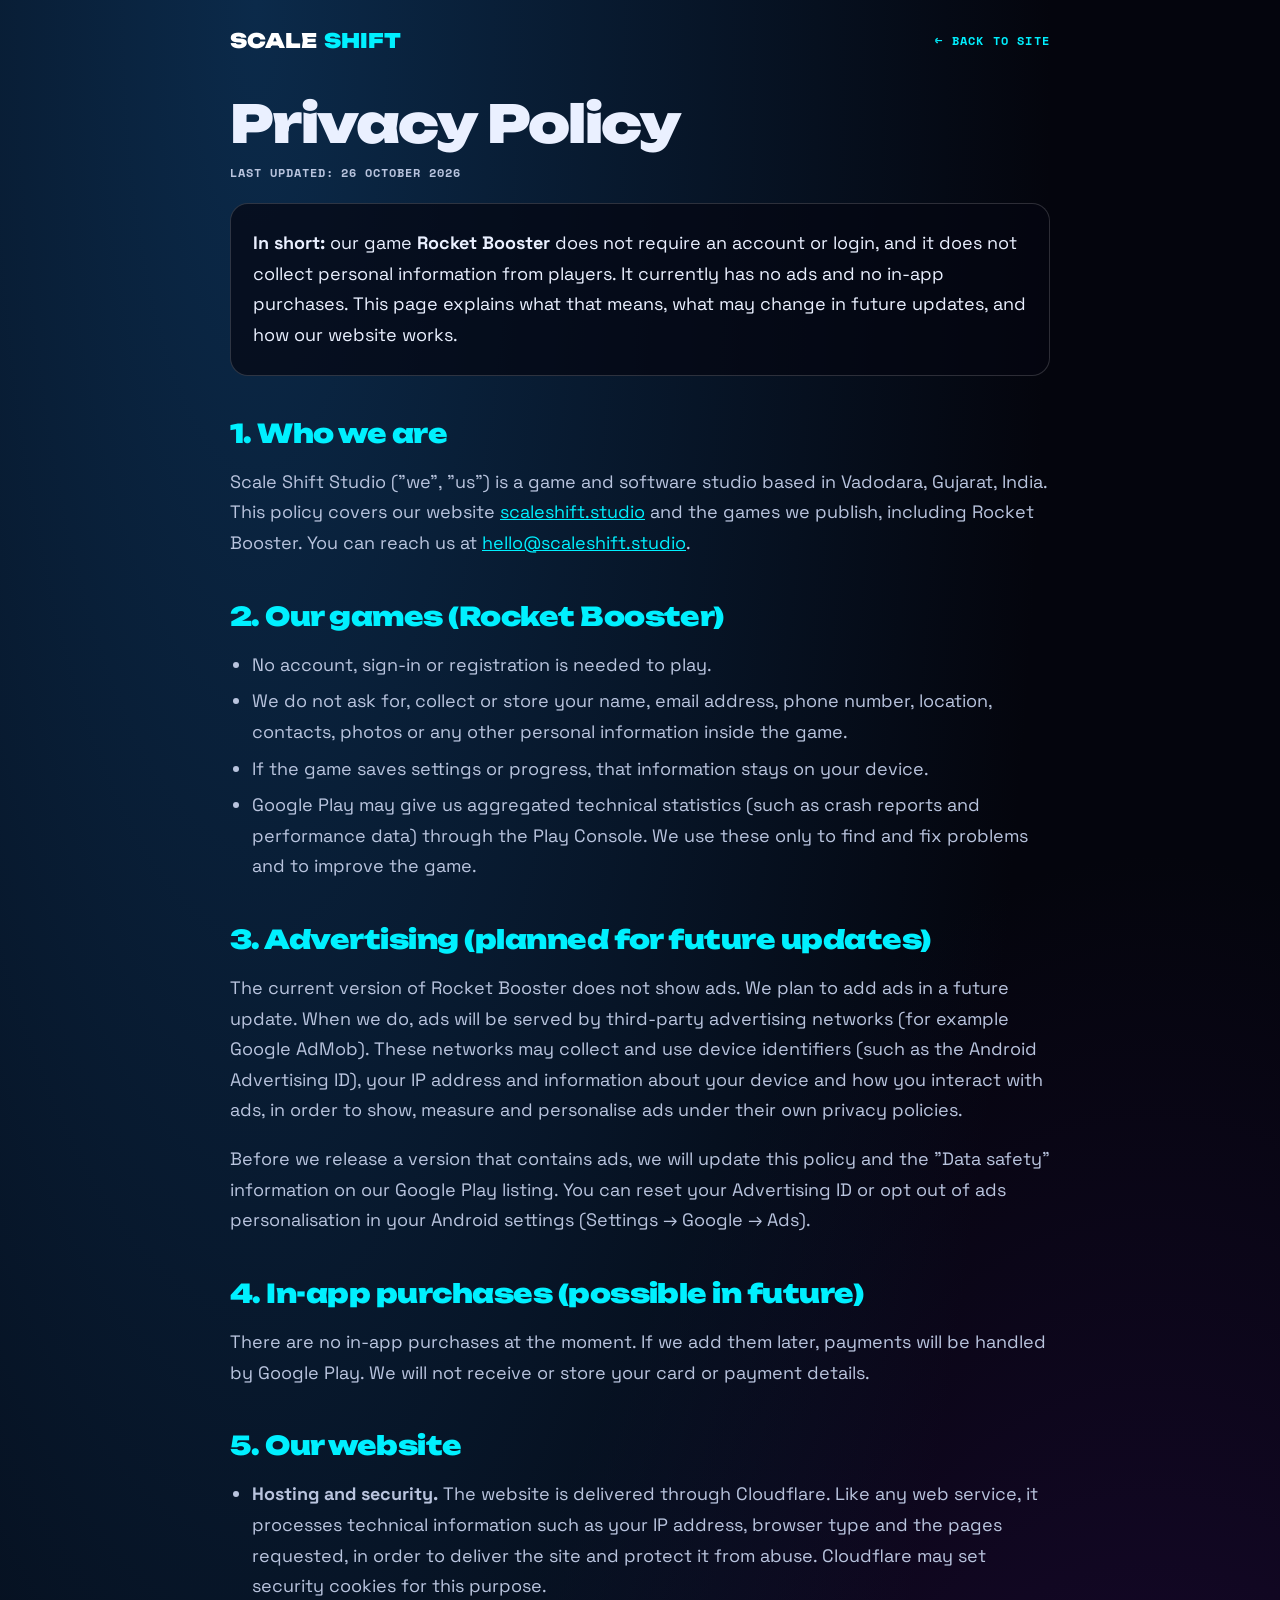
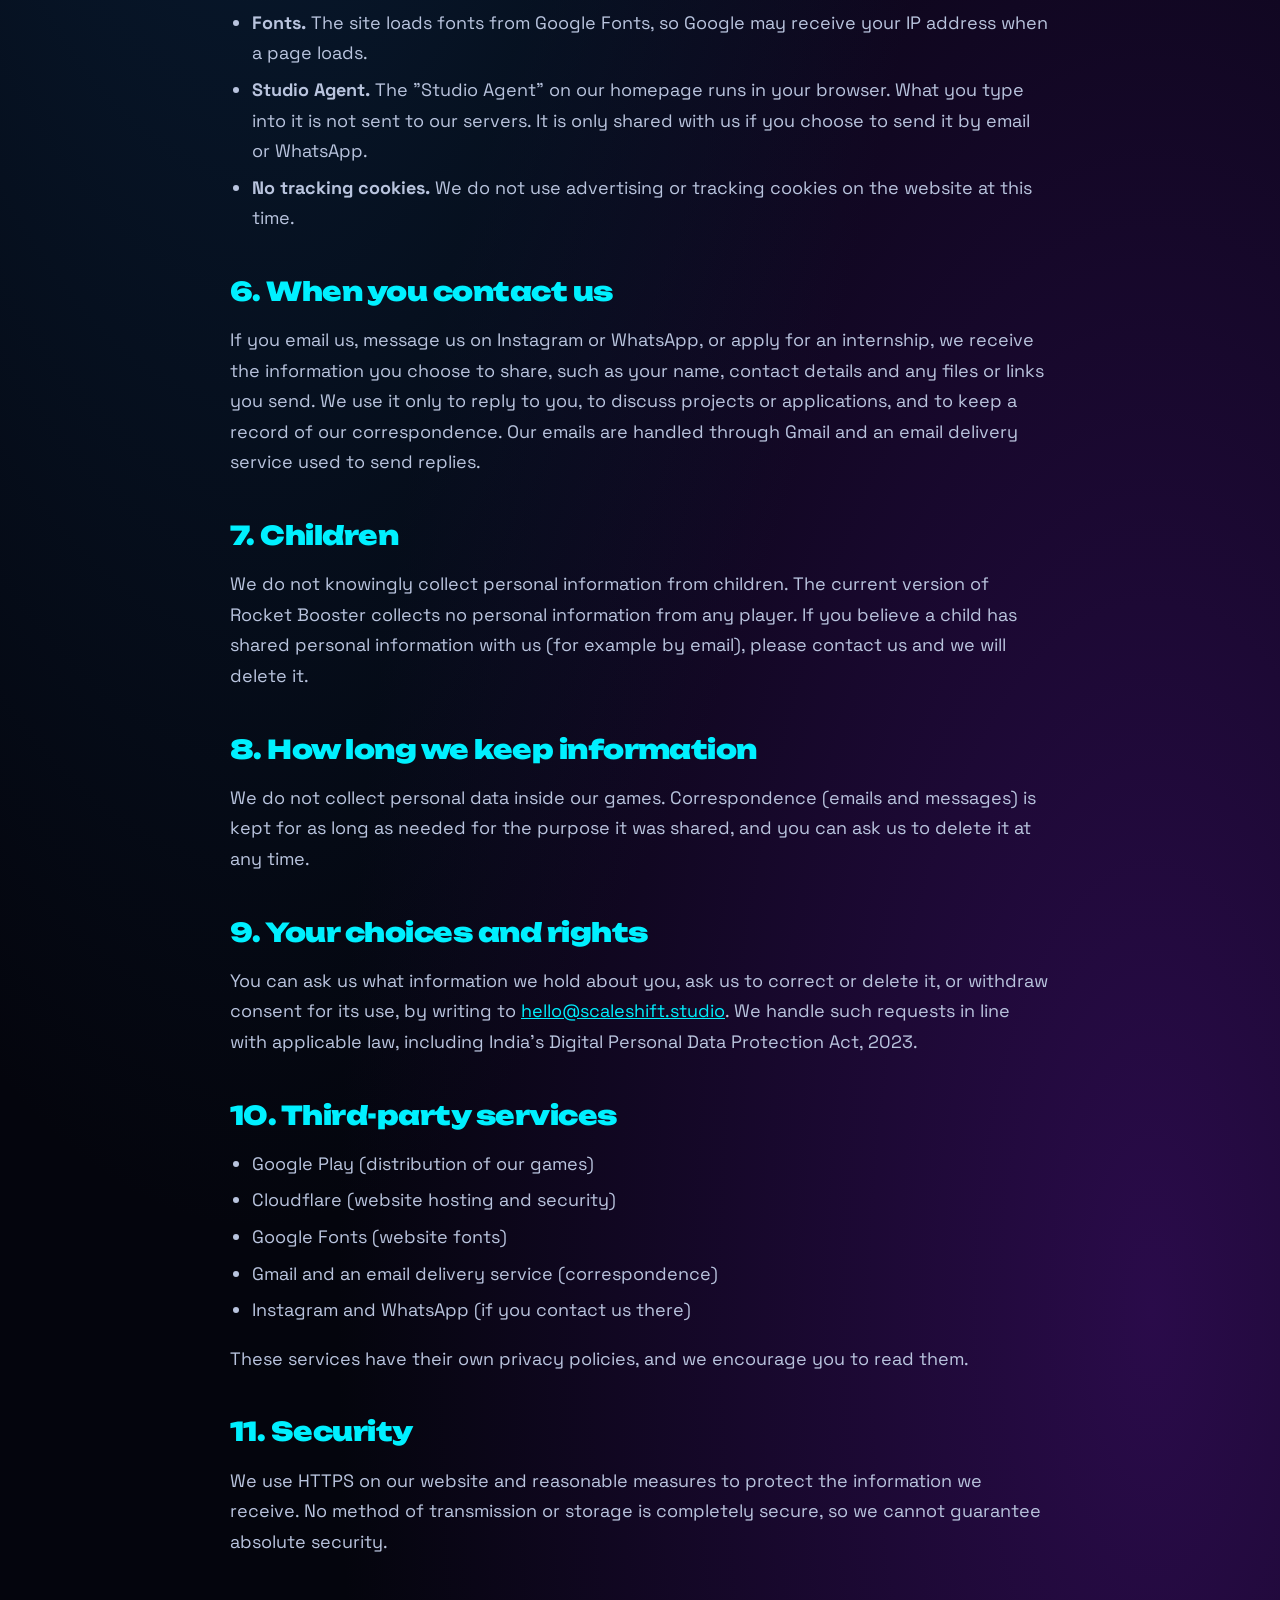
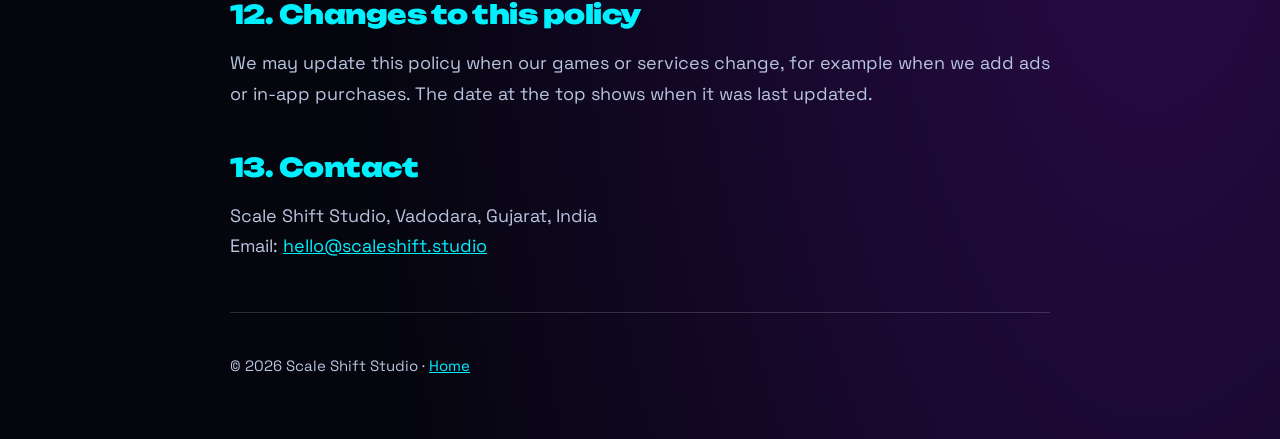
==== privacy/index.html @ e68b22c2 "Add Privacy Page" ====
<!DOCTYPE html>
<html lang="en"><head><meta charset="utf-8">
<meta name="viewport" content="width=device-width,initial-scale=1">
<title>Privacy Policy — Scale Shift Studio</title>
<meta name="description" content="Privacy policy for Scale Shift Studio: the scaleshift.studio website and our games, including Rocket Booster.">
<link rel="canonical" href="https://scaleshift.studio/privacy/">
<meta name="robots" content="index,follow"><meta name="theme-color" content="#04050d">
<link rel="icon" href="../favicon.svg" type="image/svg+xml">
<link rel="preconnect" href="https://fonts.googleapis.com"><link rel="preconnect" href="https://fonts.gstatic.com" crossorigin>
<link href="https://fonts.googleapis.com/css2?family=Unbounded:wght@900&family=Space+Grotesk:wght@400;700&family=Space+Mono:wght@700&display=swap" rel="stylesheet">
<link rel="stylesheet" href="privacy.css">
</head><body>
<header><a class="lg" href="../" aria-label="Scale Shift Studio home"><span>SCALE</span><span>SHIFT</span></a><a class="back" href="../">← BACK TO SITE</a></header>
<main>
<h1>Privacy Policy</h1>
<p class="upd">LAST UPDATED: 26 OCTOBER 2026</p>
<div class="box"><p><strong>In short:</strong> our game <strong>Rocket Booster</strong> does not require an account or login, and it does not collect personal information from players. It currently has no ads and no in-app purchases. This page explains what that means, what may change in future updates, and how our website works.</p></div>

<h2>1. Who we are</h2>
<p>Scale Shift Studio ("we", "us") is a game and software studio based in Vadodara, Gujarat, India. This policy covers our website <a href="https://scaleshift.studio/">scaleshift.studio</a> and the games we publish, including Rocket Booster. You can reach us at <a href="mailto:hello@scaleshift.studio">hello@scaleshift.studio</a>.</p>

<h2>2. Our games (Rocket Booster)</h2>
<ul>
<li>No account, sign-in or registration is needed to play.</li>
<li>We do not ask for, collect or store your name, email address, phone number, location, contacts, photos or any other personal information inside the game.</li>
<li>If the game saves settings or progress, that information stays on your device.</li>
<li>Google Play may give us aggregated technical statistics (such as crash reports and performance data) through the Play Console. We use these only to find and fix problems and to improve the game.</li>
</ul>

<h2>3. Advertising (planned for future updates)</h2>
<p>The current version of Rocket Booster does not show ads. We plan to add ads in a future update. When we do, ads will be served by third-party advertising networks (for example Google AdMob). These networks may collect and use device identifiers (such as the Android Advertising ID), your IP address and information about your device and how you interact with ads, in order to show, measure and personalise ads under their own privacy policies.</p>
<p>Before we release a version that contains ads, we will update this policy and the "Data safety" information on our Google Play listing. You can reset your Advertising ID or opt out of ads personalisation in your Android settings (Settings → Google → Ads).</p>

<h2>4. In-app purchases (possible in future)</h2>
<p>There are no in-app purchases at the moment. If we add them later, payments will be handled by Google Play. We will not receive or store your card or payment details.</p>

<h2>5. Our website</h2>
<ul>
<li><strong>Hosting and security.</strong> The website is delivered through Cloudflare. Like any web service, it processes technical information such as your IP address, browser type and the pages requested, in order to deliver the site and protect it from abuse. Cloudflare may set security cookies for this purpose.</li>
<li><strong>Fonts.</strong> The site loads fonts from Google Fonts, so Google may receive your IP address when a page loads.</li>
<li><strong>Studio Agent.</strong> The "Studio Agent" on our homepage runs in your browser. What you type into it is not sent to our servers. It is only shared with us if you choose to send it by email or WhatsApp.</li>
<li><strong>No tracking cookies.</strong> We do not use advertising or tracking cookies on the website at this time.</li>
</ul>

<h2>6. When you contact us</h2>
<p>If you email us, message us on Instagram or WhatsApp, or apply for an internship, we receive the information you choose to share, such as your name, contact details and any files or links you send. We use it only to reply to you, to discuss projects or applications, and to keep a record of our correspondence. Our emails are handled through Gmail and an email delivery service used to send replies.</p>

<h2>7. Children</h2>
<p>We do not knowingly collect personal information from children. The current version of Rocket Booster collects no personal information from any player. If you believe a child has shared personal information with us (for example by email), please contact us and we will delete it.</p>

<h2>8. How long we keep information</h2>
<p>We do not collect personal data inside our games. Correspondence (emails and messages) is kept for as long as needed for the purpose it was shared, and you can ask us to delete it at any time.</p>

<h2>9. Your choices and rights</h2>
<p>You can ask us what information we hold about you, ask us to correct or delete it, or withdraw consent for its use, by writing to <a href="mailto:hello@scaleshift.studio">hello@scaleshift.studio</a>. We handle such requests in line with applicable law, including India's Digital Personal Data Protection Act, 2023.</p>

<h2>10. Third-party services</h2>
<ul>
<li>Google Play (distribution of our games)</li>
<li>Cloudflare (website hosting and security)</li>
<li>Google Fonts (website fonts)</li>
<li>Gmail and an email delivery service (correspondence)</li>
<li>Instagram and WhatsApp (if you contact us there)</li>
</ul>
<p>These services have their own privacy policies, and we encourage you to read them.</p>

<h2>11. Security</h2>
<p>We use HTTPS on our website and reasonable measures to protect the information we receive. No method of transmission or storage is completely secure, so we cannot guarantee absolute security.</p>

<h2>12. Changes to this policy</h2>
<p>We may update this policy when our games or services change, for example when we add ads or in-app purchases. The date at the top shows when it was last updated.</p>

<h2>13. Contact</h2>
<p>Scale Shift Studio, Vadodara, Gujarat, India<br>Email: <a href="mailto:hello@scaleshift.studio">hello@scaleshift.studio</a></p>
</main>
<footer>© 2026 Scale Shift Studio · <a href="../">Home</a></footer>
</body></html>
---- privacy/privacy.css ----
:root{--bg:#04050d;--fg:#eaf0ff;--mut:#b9c4de;--a:#00f0ff;--bd:rgba(255,255,255,.16)}
*{box-sizing:border-box}html{-webkit-text-size-adjust:100%}
body{margin:0;background:radial-gradient(ellipse at 20% 0,#0b2a4a,transparent 55%),radial-gradient(ellipse at 90% 80%,#2a0b4a,transparent 50%),var(--bg);color:var(--fg);font:400 18px/1.7 'Space Grotesk',system-ui,sans-serif}
a{color:var(--a)}a:focus-visible{outline:2px solid var(--a);outline-offset:3px}
header,main,footer{width:min(820px,100% - 40px);margin:0 auto}
header{display:flex;justify-content:space-between;align-items:center;padding:28px 0 8px}
.lg{display:flex;gap:7px;align-items:baseline;font:900 20px Unbounded,system-ui,sans-serif;text-decoration:none;color:#fff}.lg span+span{color:var(--a)}
.back{font:700 12px 'Space Mono',monospace;letter-spacing:.1em;text-decoration:none}
h1{font:900 clamp(30px,6vw,52px)/1.1 Unbounded,system-ui,sans-serif;margin:34px 0 8px;letter-spacing:-.03em}
h2{font:900 clamp(20px,3.4vw,26px)/1.2 Unbounded,system-ui,sans-serif;margin:42px 0 10px;color:var(--a);letter-spacing:-.02em}
p,li{color:var(--mut)}ul{padding-left:22px}li{margin:6px 0}
.upd{font:700 12px 'Space Mono',monospace;letter-spacing:.08em;color:var(--mut)}
.box{border:1px solid var(--bd);border-radius:18px;padding:18px 22px;background:rgba(5,7,18,.7);margin:22px 0}.box p{margin:6px 0;color:var(--fg)}
footer{padding:40px 0 60px;border-top:1px solid var(--bd);margin-top:50px;font-size:15px;color:var(--mut)}
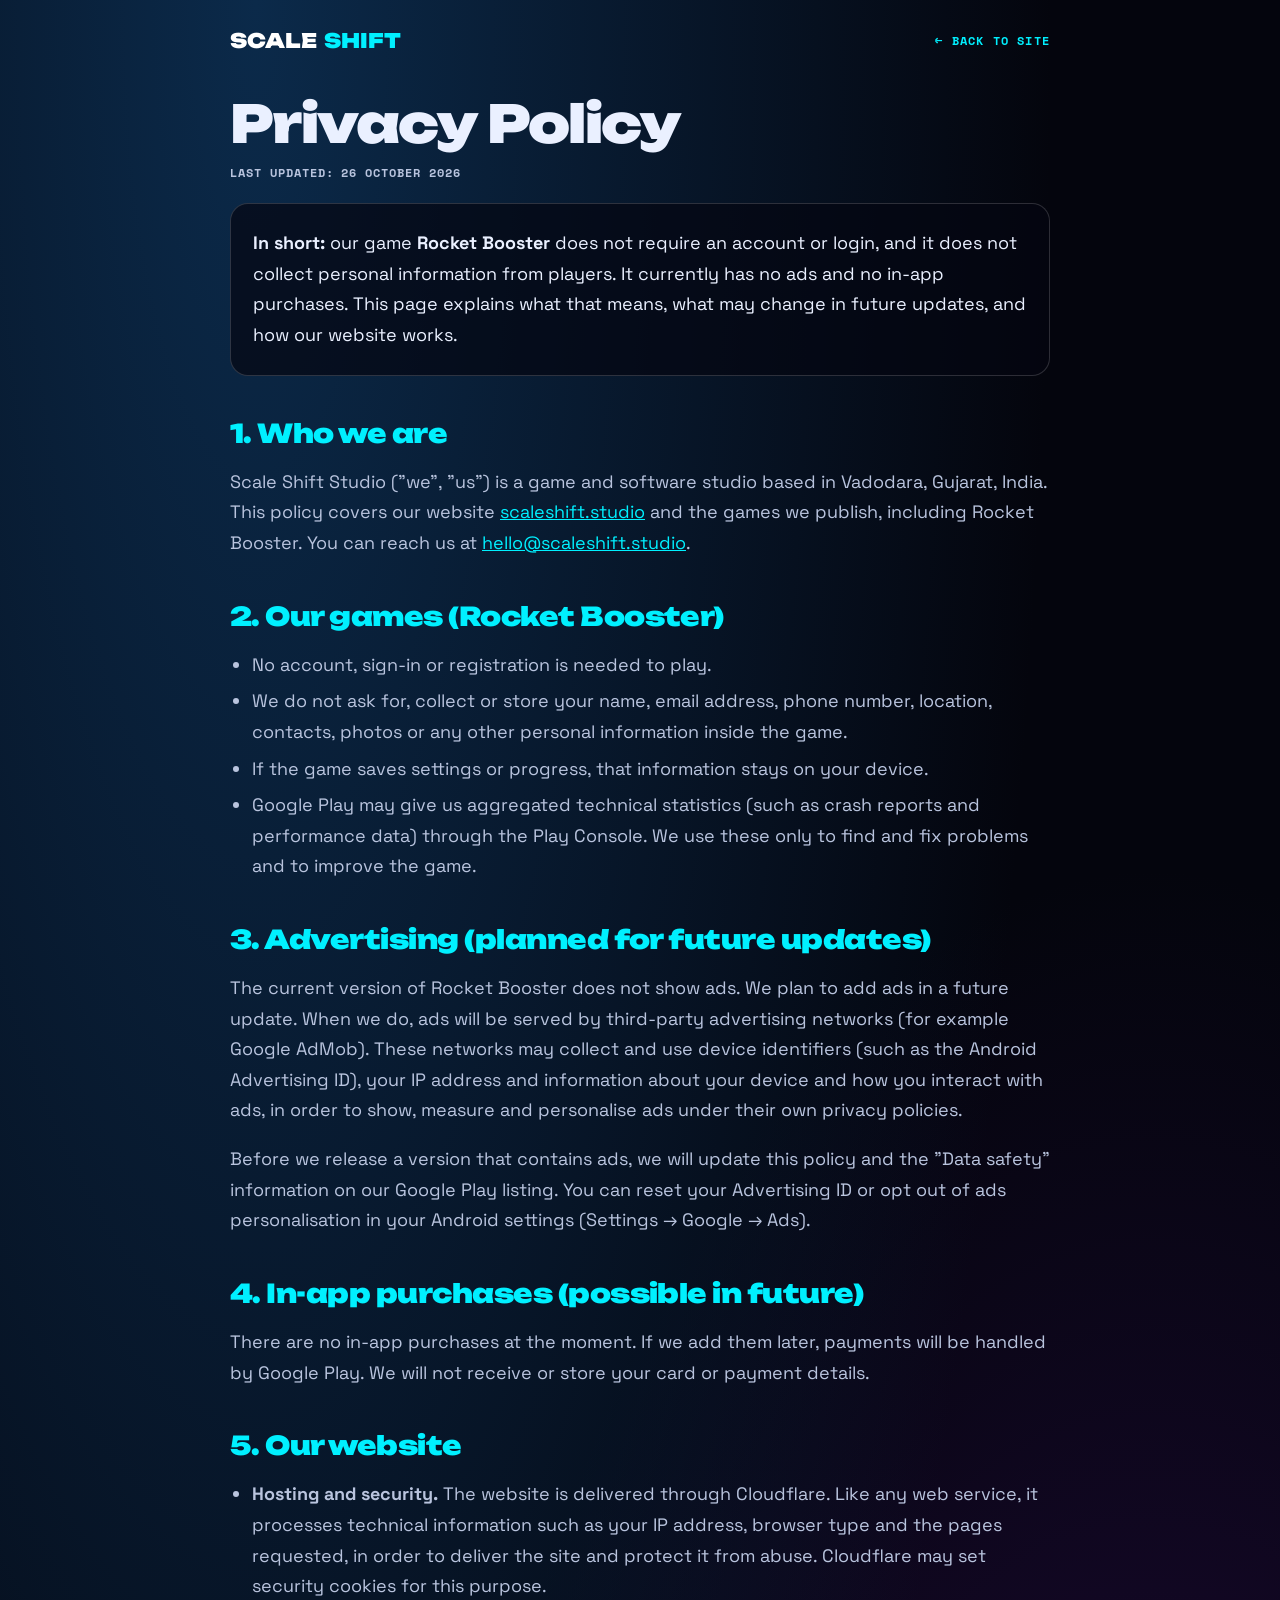
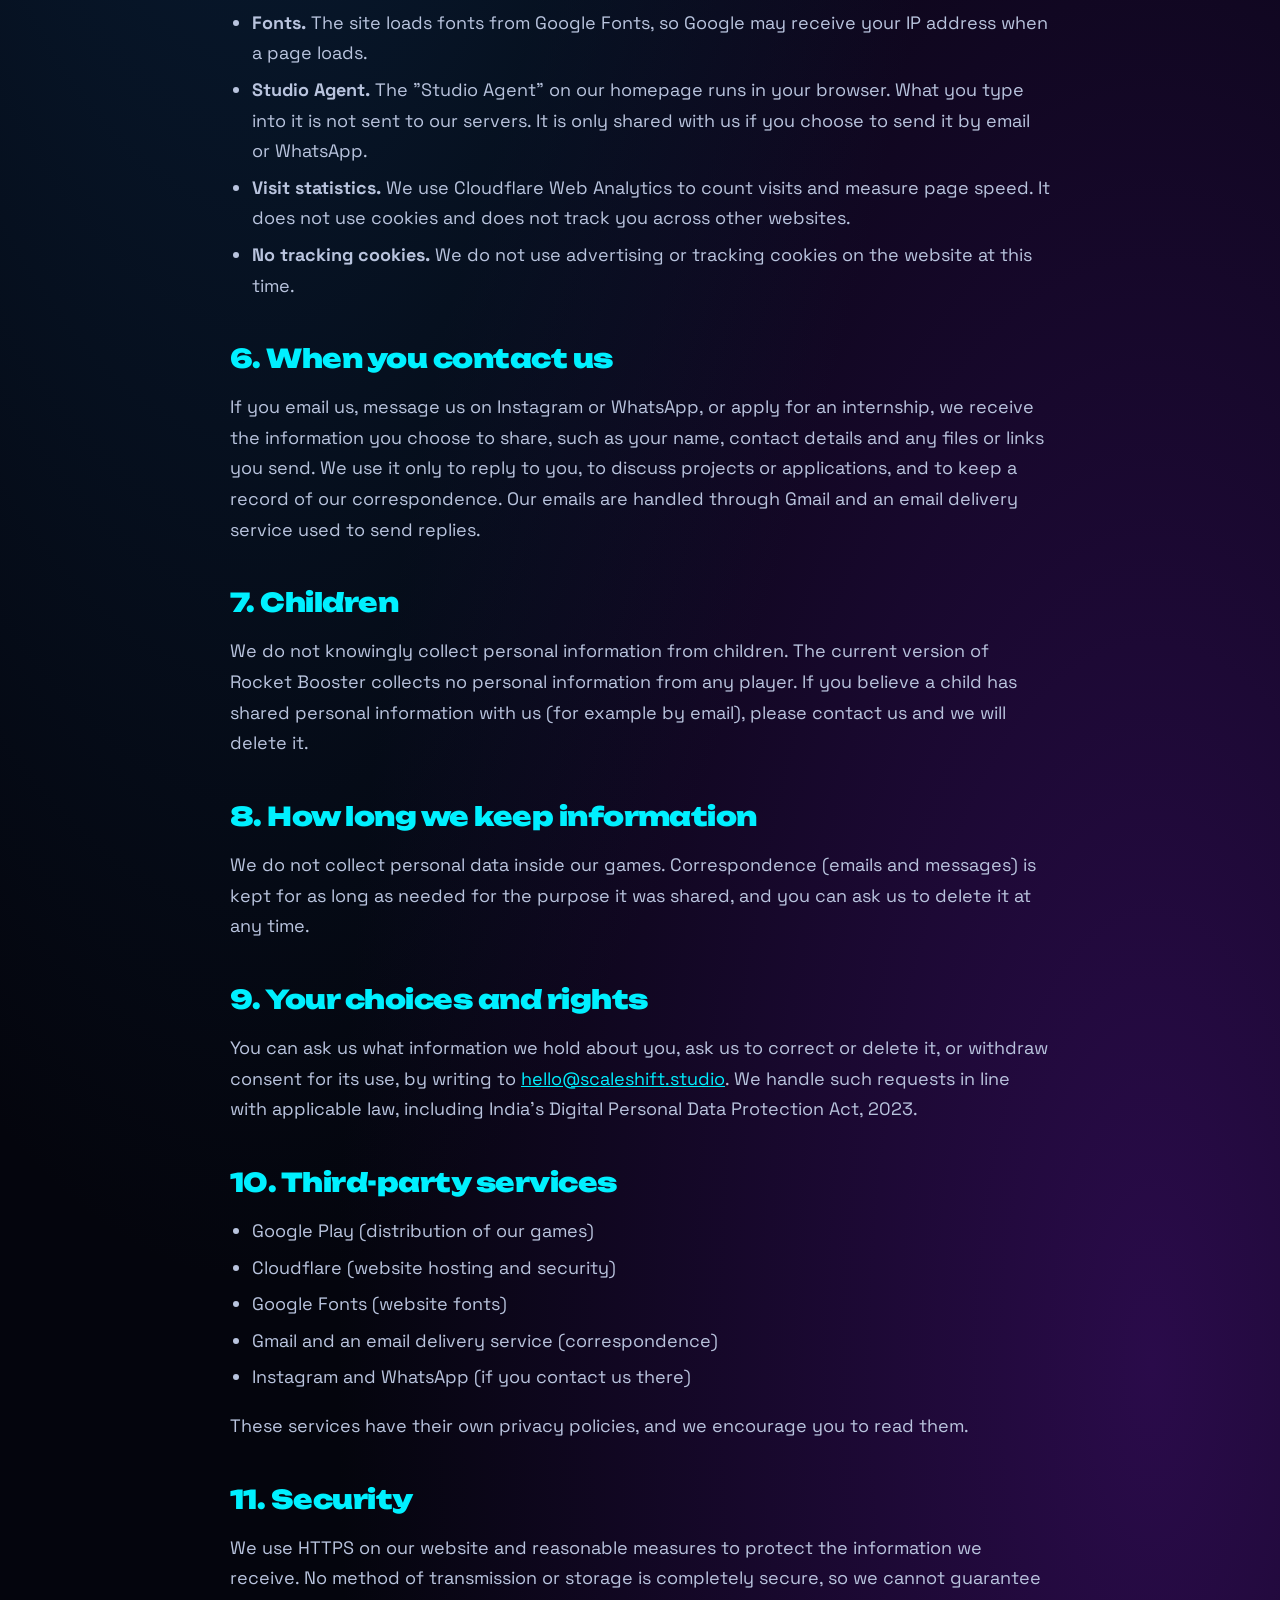
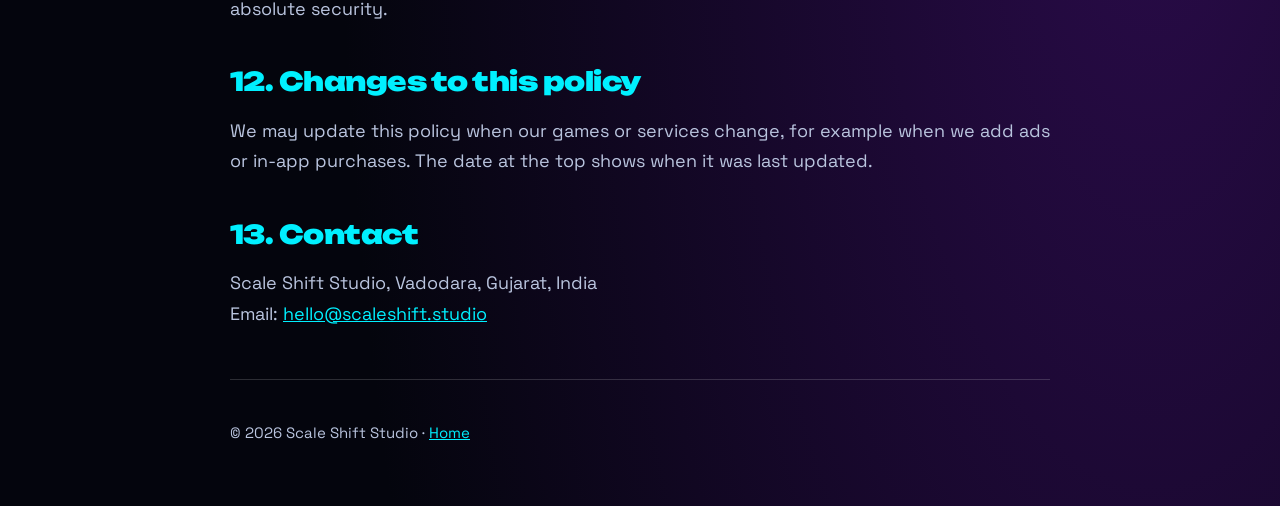
==== commit 3f112d49: "SEO Fix" ====
--- a/privacy/index.html
+++ b/privacy/index.html
@@ -5,7 +5,7 @@
 <meta name="description" content="Privacy policy for Scale Shift Studio: the scaleshift.studio website and our games, including Rocket Booster.">
 <link rel="canonical" href="https://scaleshift.studio/privacy/">
 <meta name="robots" content="index,follow"><meta name="theme-color" content="#04050d">
-<link rel="icon" href="../favicon.svg" type="image/svg+xml">
+<link rel="icon" href="/favicon.ico" sizes="48x48"><link rel="icon" href="/favicon.svg" type="image/svg+xml"><link rel="apple-touch-icon" href="/apple-touch-icon.png">
 <link rel="preconnect" href="https://fonts.googleapis.com"><link rel="preconnect" href="https://fonts.gstatic.com" crossorigin>
 <link href="https://fonts.googleapis.com/css2?family=Unbounded:wght@900&family=Space+Grotesk:wght@400;700&family=Space+Mono:wght@700&display=swap" rel="stylesheet">
 <link rel="stylesheet" href="privacy.css">
@@ -39,6 +39,7 @@
 <li><strong>Hosting and security.</strong> The website is delivered through Cloudflare. Like any web service, it processes technical information such as your IP address, browser type and the pages requested, in order to deliver the site and protect it from abuse. Cloudflare may set security cookies for this purpose.</li>
 <li><strong>Fonts.</strong> The site loads fonts from Google Fonts, so Google may receive your IP address when a page loads.</li>
 <li><strong>Studio Agent.</strong> The "Studio Agent" on our homepage runs in your browser. What you type into it is not sent to our servers. It is only shared with us if you choose to send it by email or WhatsApp.</li>
+<li><strong>Visit statistics.</strong> We use Cloudflare Web Analytics to count visits and measure page speed. It does not use cookies and does not track you across other websites.</li>
 <li><strong>No tracking cookies.</strong> We do not use advertising or tracking cookies on the website at this time.</li>
 </ul>
 
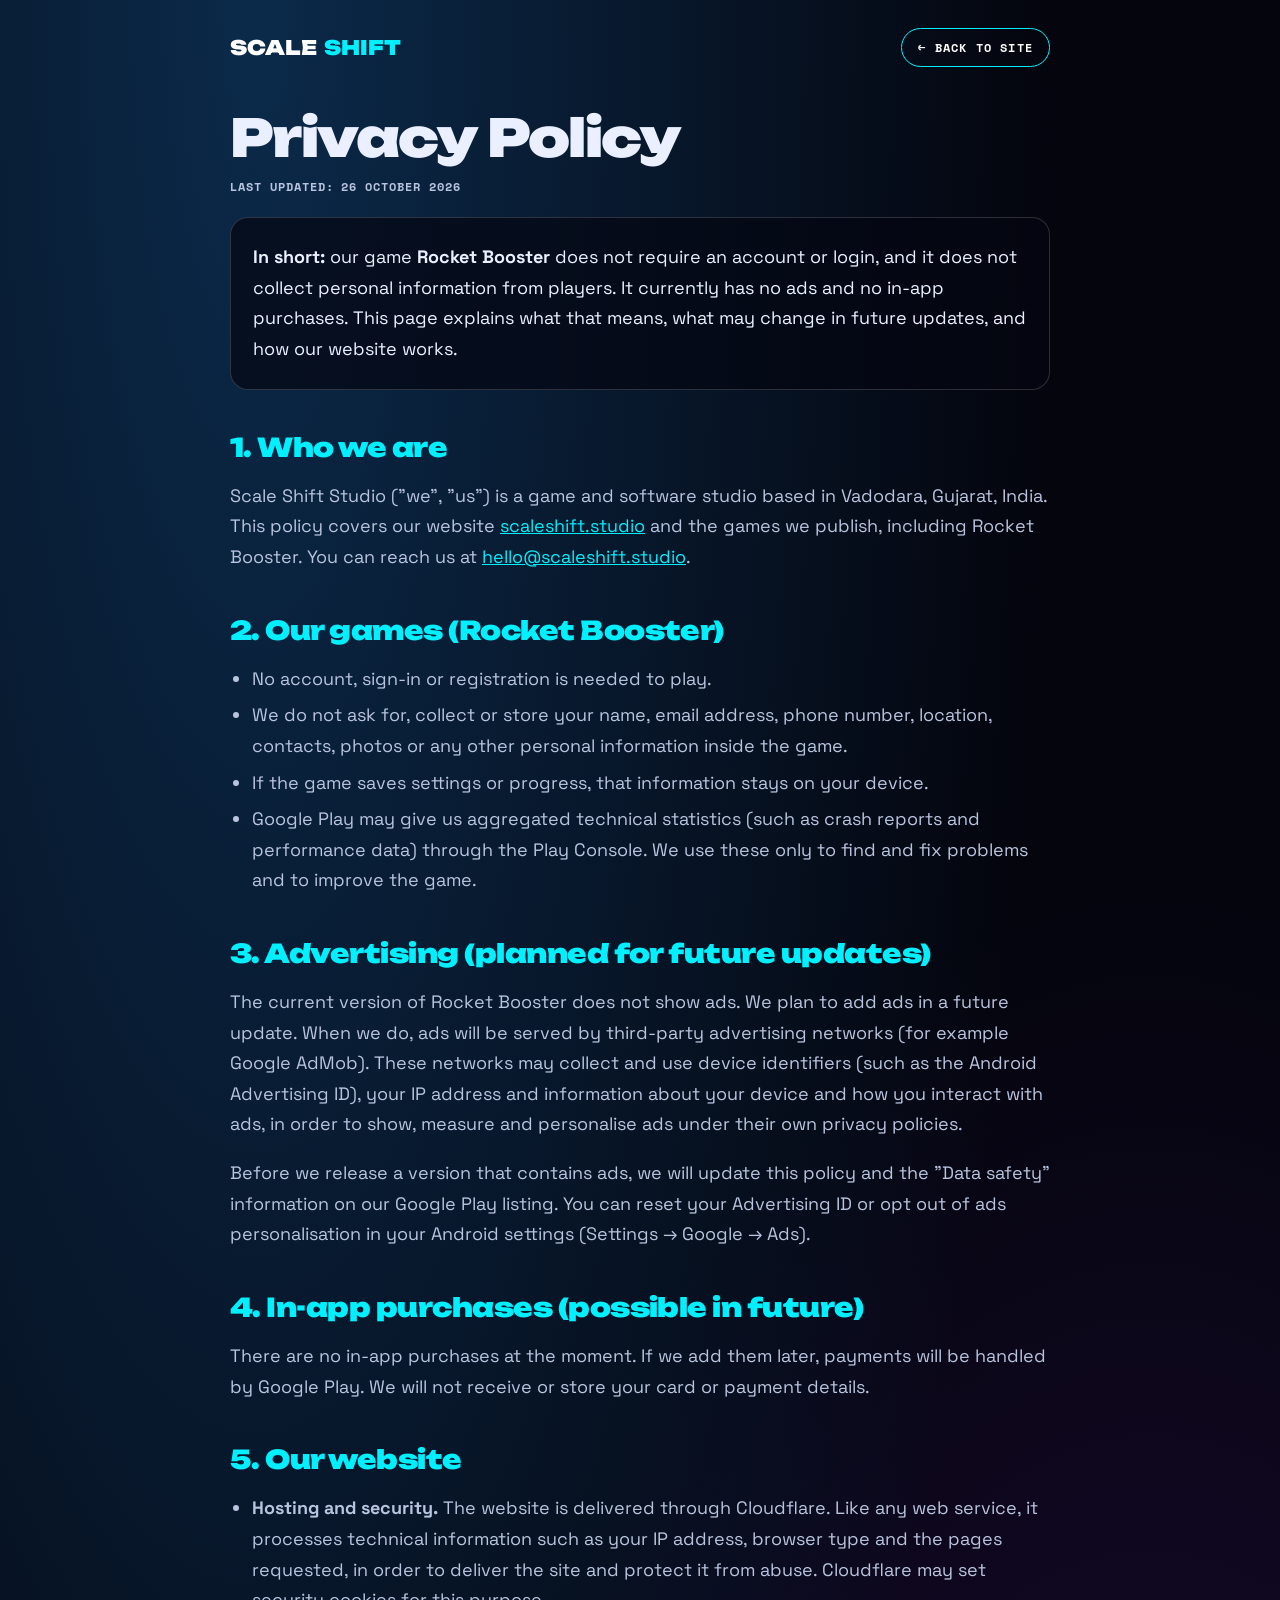
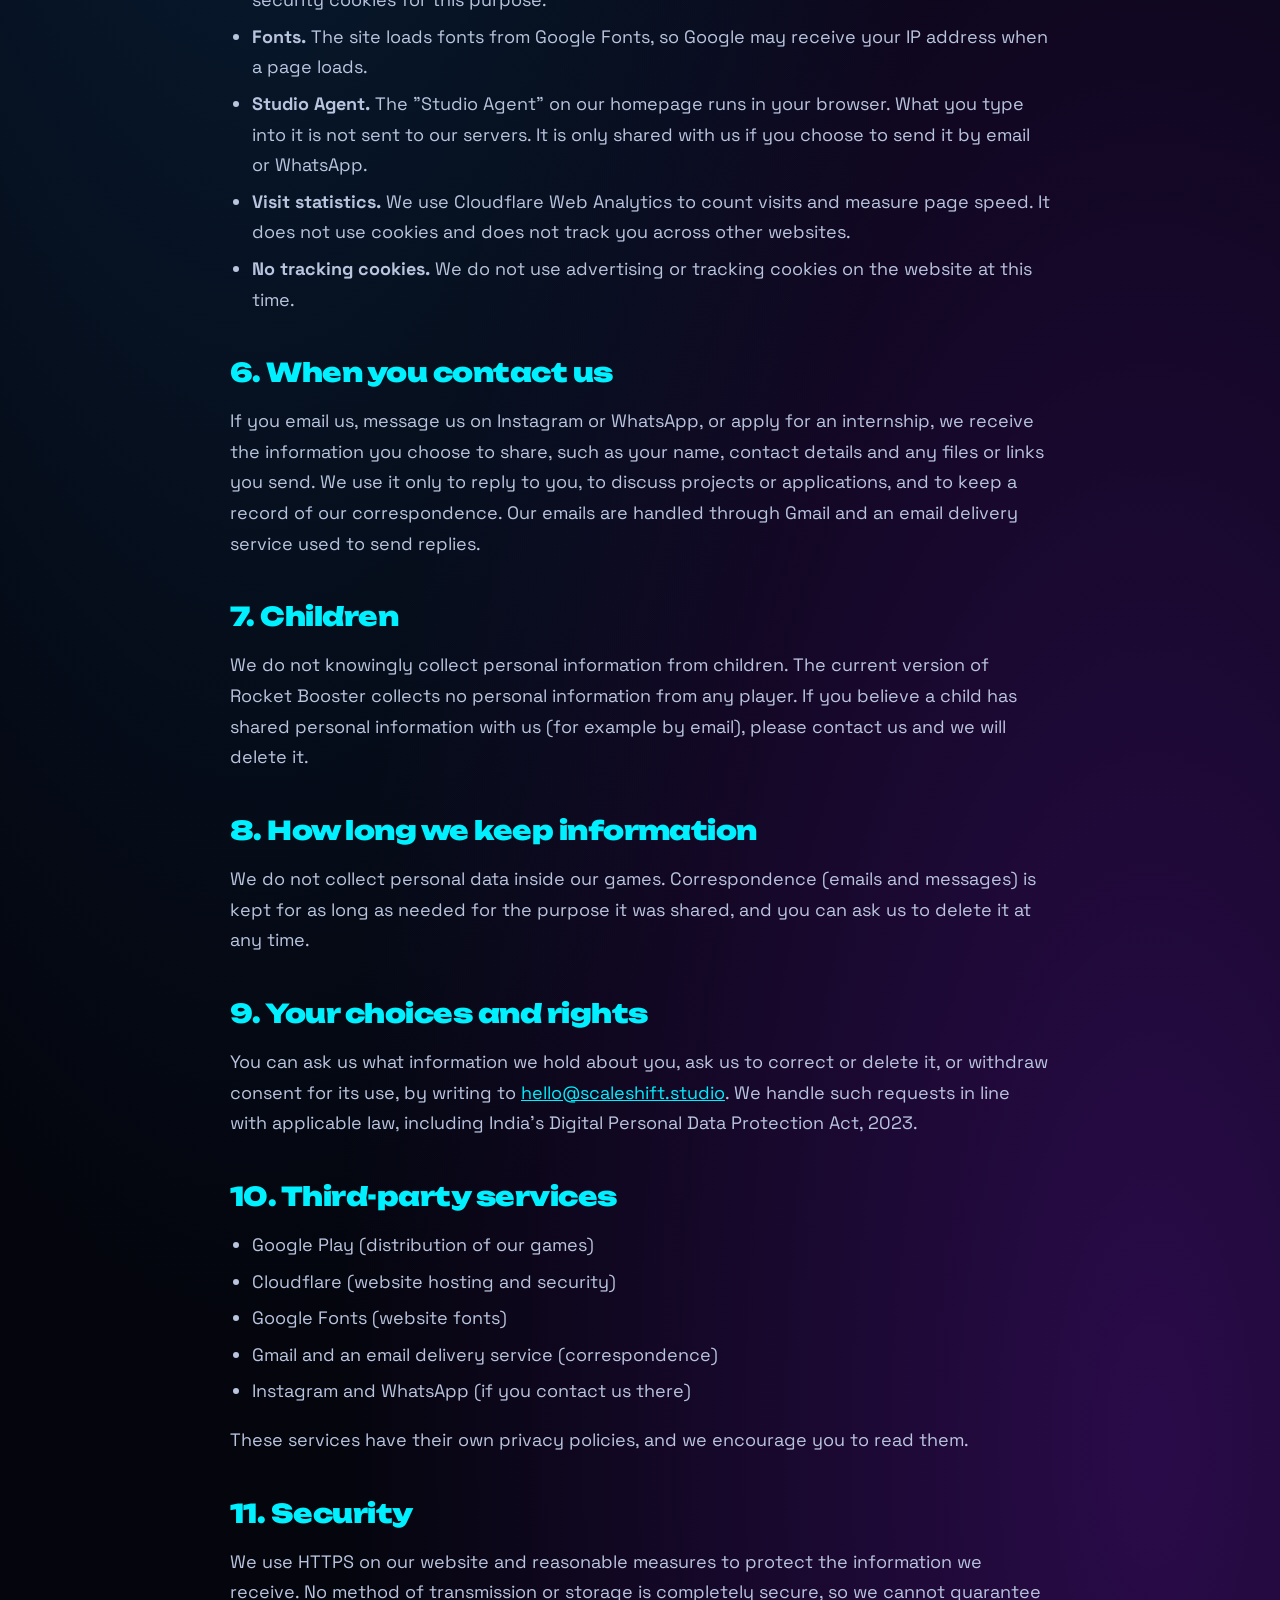
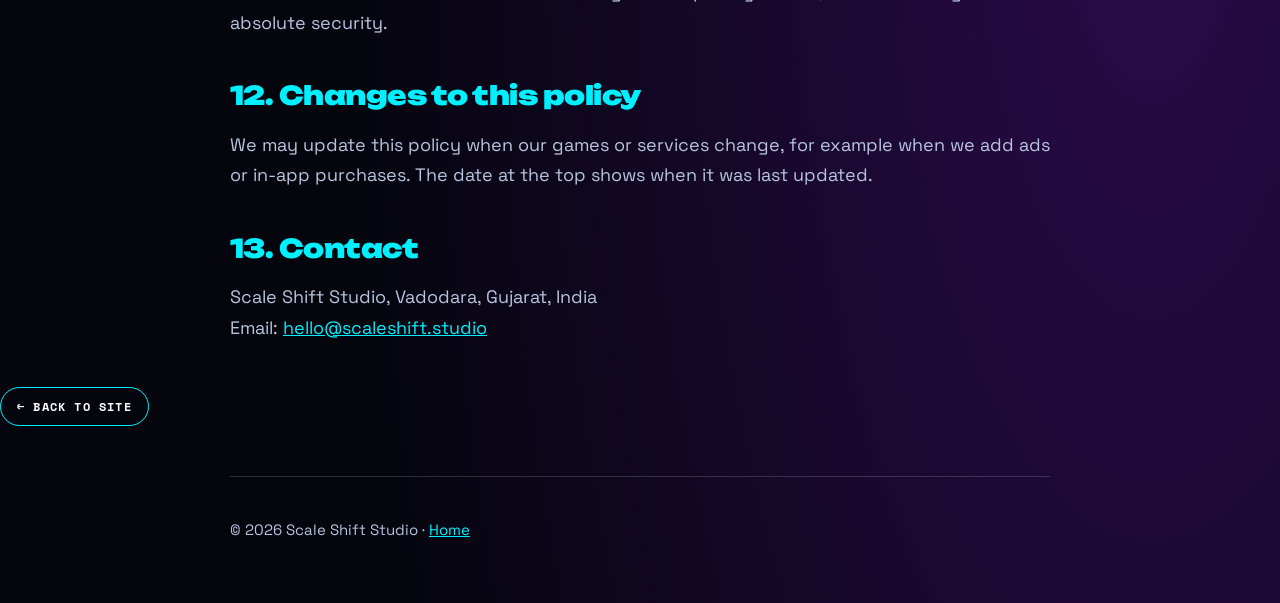
==== commit 8b520103: "Fixing Game Card Icons" ====
--- a/privacy/index.html
+++ b/privacy/index.html
@@ -74,5 +74,6 @@
 <h2>13. Contact</h2>
 <p>Scale Shift Studio, Vadodara, Gujarat, India<br>Email: <a href="mailto:hello@scaleshift.studio">hello@scaleshift.studio</a></p>
 </main>
+<p class="bk"><a class="back" href="../">← BACK TO SITE</a></p>
 <footer>© 2026 Scale Shift Studio · <a href="../">Home</a></footer>
 </body></html>
--- a/privacy/privacy.css
+++ b/privacy/privacy.css
@@ -12,3 +12,5 @@
 .upd{font:700 12px 'Space Mono',monospace;letter-spacing:.08em;color:var(--mut)}
 .box{border:1px solid var(--bd);border-radius:18px;padding:18px 22px;background:rgba(5,7,18,.7);margin:22px 0}.box p{margin:6px 0;color:var(--fg)}
 footer{padding:40px 0 60px;border-top:1px solid var(--bd);margin-top:50px;font-size:15px;color:var(--mut)}
+
+.back{display:inline-block;padding:10px 16px;border:1px solid var(--a,#00f0ff);border-radius:999px;color:#fff;text-decoration:none;transition:.2s}.back:hover{background:var(--a,#00f0ff);color:#04050d}.bk{margin:44px 0 10px}
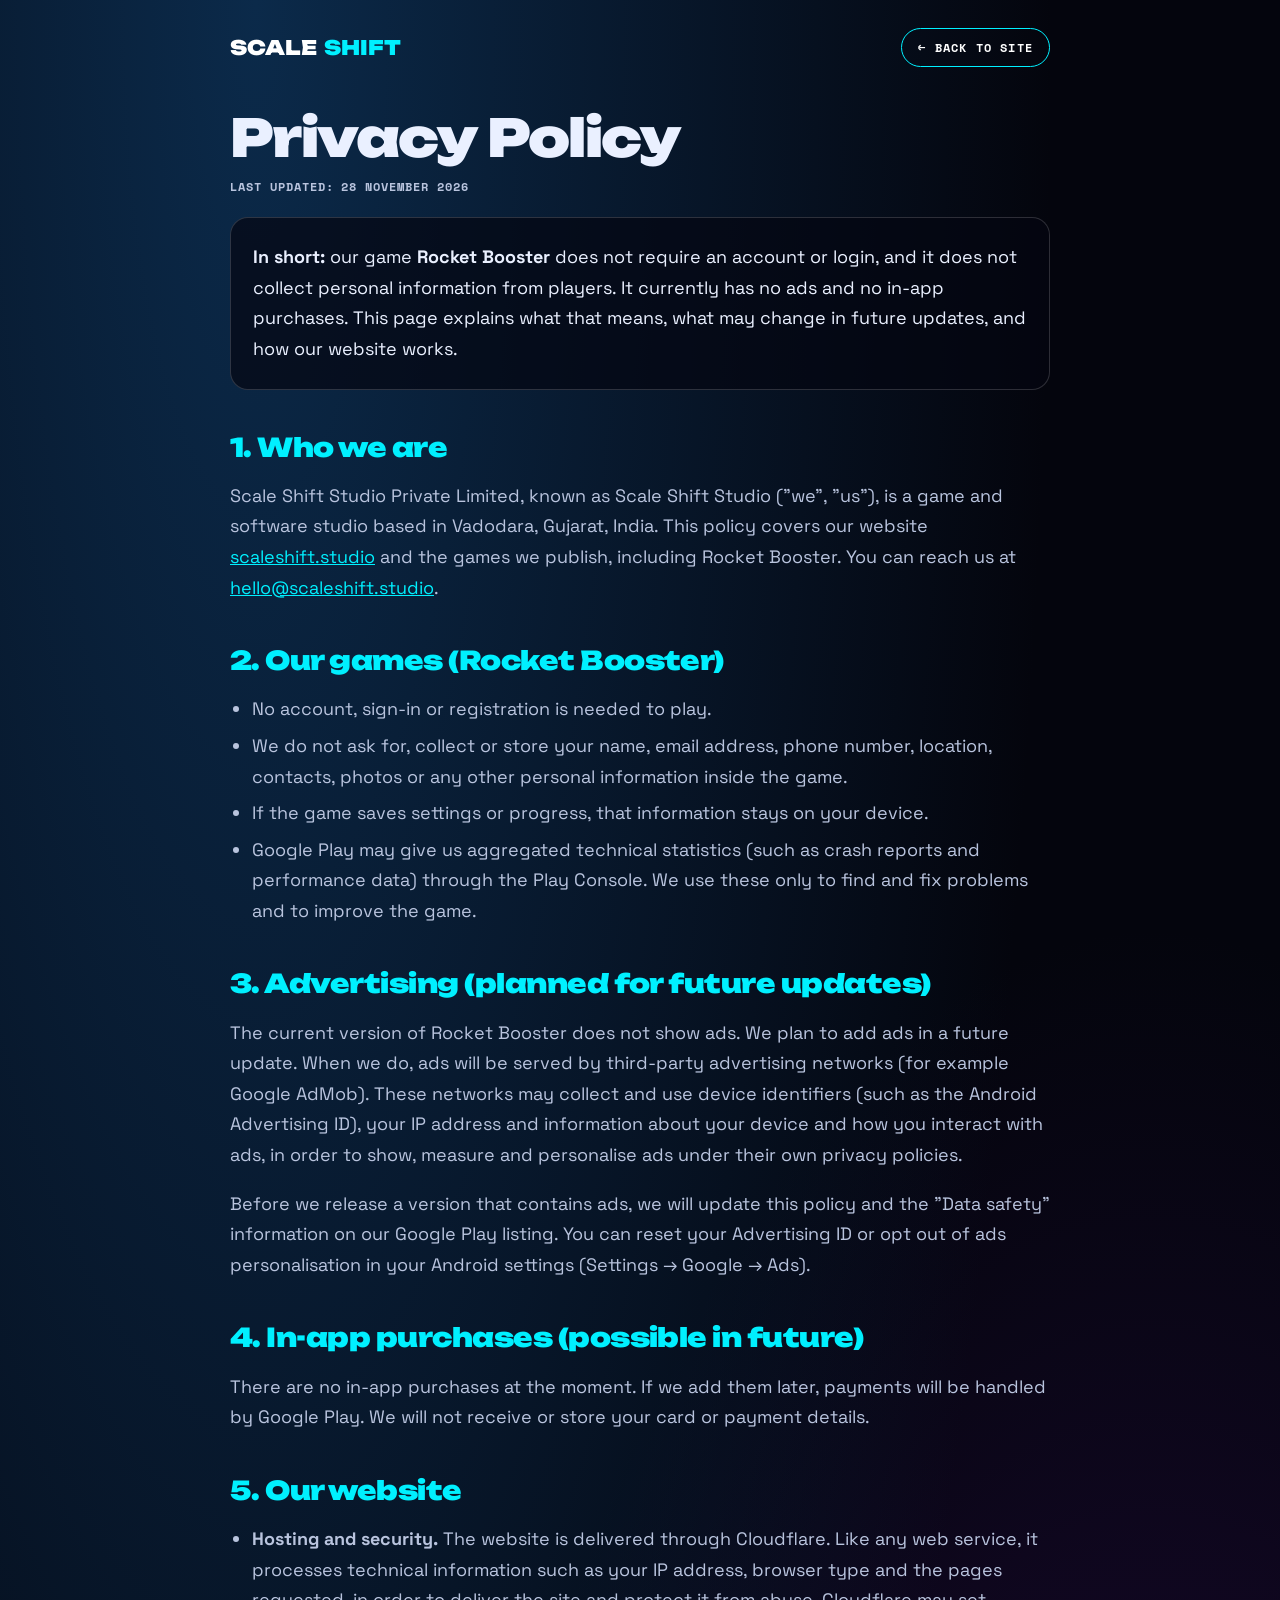
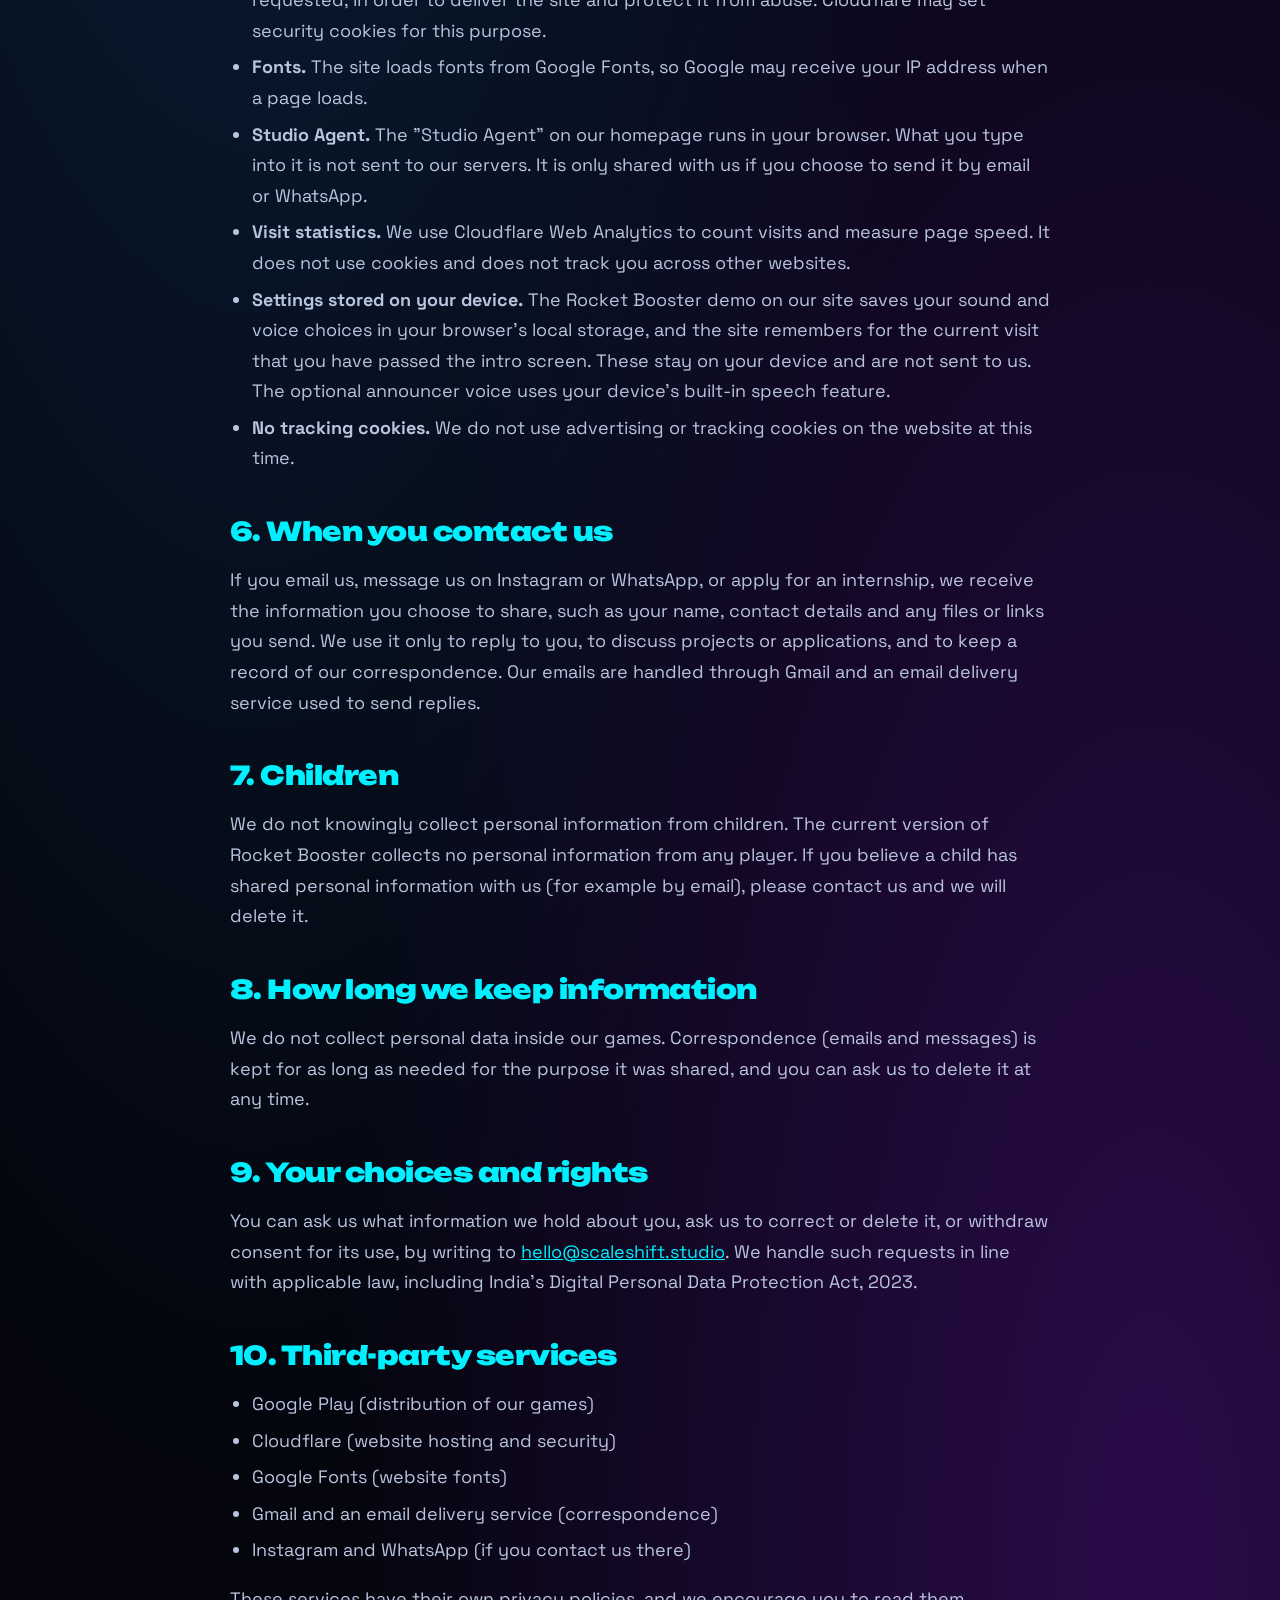
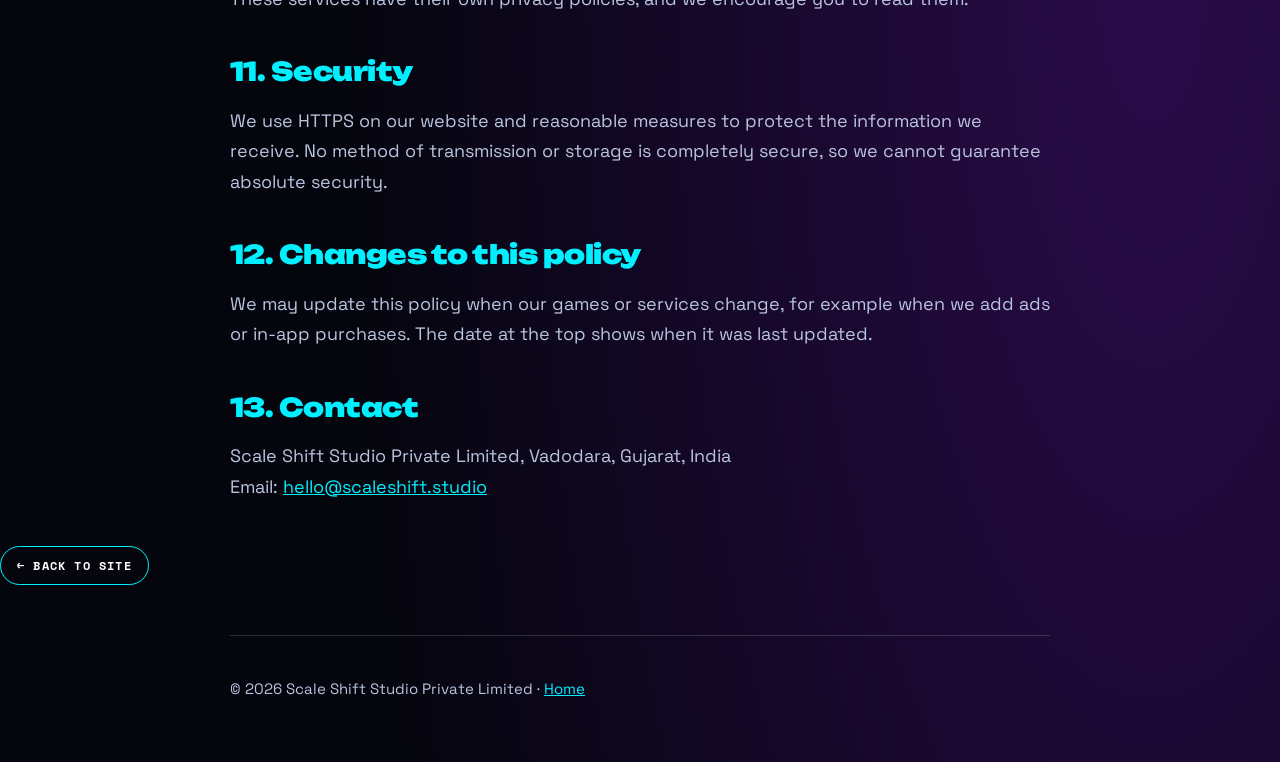
==== commit c666c238: "Changing Favicon" ====
--- a/privacy/index.html
+++ b/privacy/index.html
@@ -5,7 +5,7 @@
 <meta name="description" content="Privacy policy for Scale Shift Studio: the scaleshift.studio website and our games, including Rocket Booster.">
 <link rel="canonical" href="https://scaleshift.studio/privacy/">
 <meta name="robots" content="index,follow"><meta name="theme-color" content="#04050d">
-<link rel="icon" href="/favicon.ico" sizes="48x48"><link rel="icon" href="/favicon.svg" type="image/svg+xml"><link rel="apple-touch-icon" href="/apple-touch-icon.png">
+<link rel="icon" href="/favicon.ico" sizes="any"><link rel="icon" type="image/png" sizes="48x48" href="/favicon-48x48.png"><link rel="icon" type="image/png" sizes="96x96" href="/favicon-96x96.png"><link rel="icon" type="image/png" sizes="192x192" href="/favicon-192x192.png"><link rel="apple-touch-icon" href="/apple-touch-icon.png">
 <link rel="preconnect" href="https://fonts.googleapis.com"><link rel="preconnect" href="https://fonts.gstatic.com" crossorigin>
 <link href="https://fonts.googleapis.com/css2?family=Unbounded:wght@900&family=Space+Grotesk:wght@400;700&family=Space+Mono:wght@700&display=swap" rel="stylesheet">
 <link rel="stylesheet" href="privacy.css">
@@ -13,11 +13,11 @@
 <header><a class="lg" href="../" aria-label="Scale Shift Studio home"><span>SCALE</span><span>SHIFT</span></a><a class="back" href="../">← BACK TO SITE</a></header>
 <main>
 <h1>Privacy Policy</h1>
-<p class="upd">LAST UPDATED: 26 OCTOBER 2026</p>
+<p class="upd">LAST UPDATED: 28 NOVEMBER 2026</p>
 <div class="box"><p><strong>In short:</strong> our game <strong>Rocket Booster</strong> does not require an account or login, and it does not collect personal information from players. It currently has no ads and no in-app purchases. This page explains what that means, what may change in future updates, and how our website works.</p></div>
 
 <h2>1. Who we are</h2>
-<p>Scale Shift Studio ("we", "us") is a game and software studio based in Vadodara, Gujarat, India. This policy covers our website <a href="https://scaleshift.studio/">scaleshift.studio</a> and the games we publish, including Rocket Booster. You can reach us at <a href="mailto:hello@scaleshift.studio">hello@scaleshift.studio</a>.</p>
+<p>Scale Shift Studio Private Limited, known as Scale Shift Studio ("we", "us"), is a game and software studio based in Vadodara, Gujarat, India. This policy covers our website <a href="https://scaleshift.studio/">scaleshift.studio</a> and the games we publish, including Rocket Booster. You can reach us at <a href="mailto:hello@scaleshift.studio">hello@scaleshift.studio</a>.</p>
 
 <h2>2. Our games (Rocket Booster)</h2>
 <ul>
@@ -40,6 +40,7 @@
 <li><strong>Fonts.</strong> The site loads fonts from Google Fonts, so Google may receive your IP address when a page loads.</li>
 <li><strong>Studio Agent.</strong> The "Studio Agent" on our homepage runs in your browser. What you type into it is not sent to our servers. It is only shared with us if you choose to send it by email or WhatsApp.</li>
 <li><strong>Visit statistics.</strong> We use Cloudflare Web Analytics to count visits and measure page speed. It does not use cookies and does not track you across other websites.</li>
+<li><strong>Settings stored on your device.</strong> The Rocket Booster demo on our site saves your sound and voice choices in your browser's local storage, and the site remembers for the current visit that you have passed the intro screen. These stay on your device and are not sent to us. The optional announcer voice uses your device's built-in speech feature.</li>
 <li><strong>No tracking cookies.</strong> We do not use advertising or tracking cookies on the website at this time.</li>
 </ul>
 
@@ -72,8 +73,8 @@
 <p>We may update this policy when our games or services change, for example when we add ads or in-app purchases. The date at the top shows when it was last updated.</p>
 
 <h2>13. Contact</h2>
-<p>Scale Shift Studio, Vadodara, Gujarat, India<br>Email: <a href="mailto:hello@scaleshift.studio">hello@scaleshift.studio</a></p>
+<p>Scale Shift Studio Private Limited, Vadodara, Gujarat, India<br>Email: <a href="mailto:hello@scaleshift.studio">hello@scaleshift.studio</a></p>
 </main>
 <p class="bk"><a class="back" href="../">← BACK TO SITE</a></p>
-<footer>© 2026 Scale Shift Studio · <a href="../">Home</a></footer>
+<footer>© 2026 Scale Shift Studio Private Limited · <a href="../">Home</a></footer>
 </body></html>
